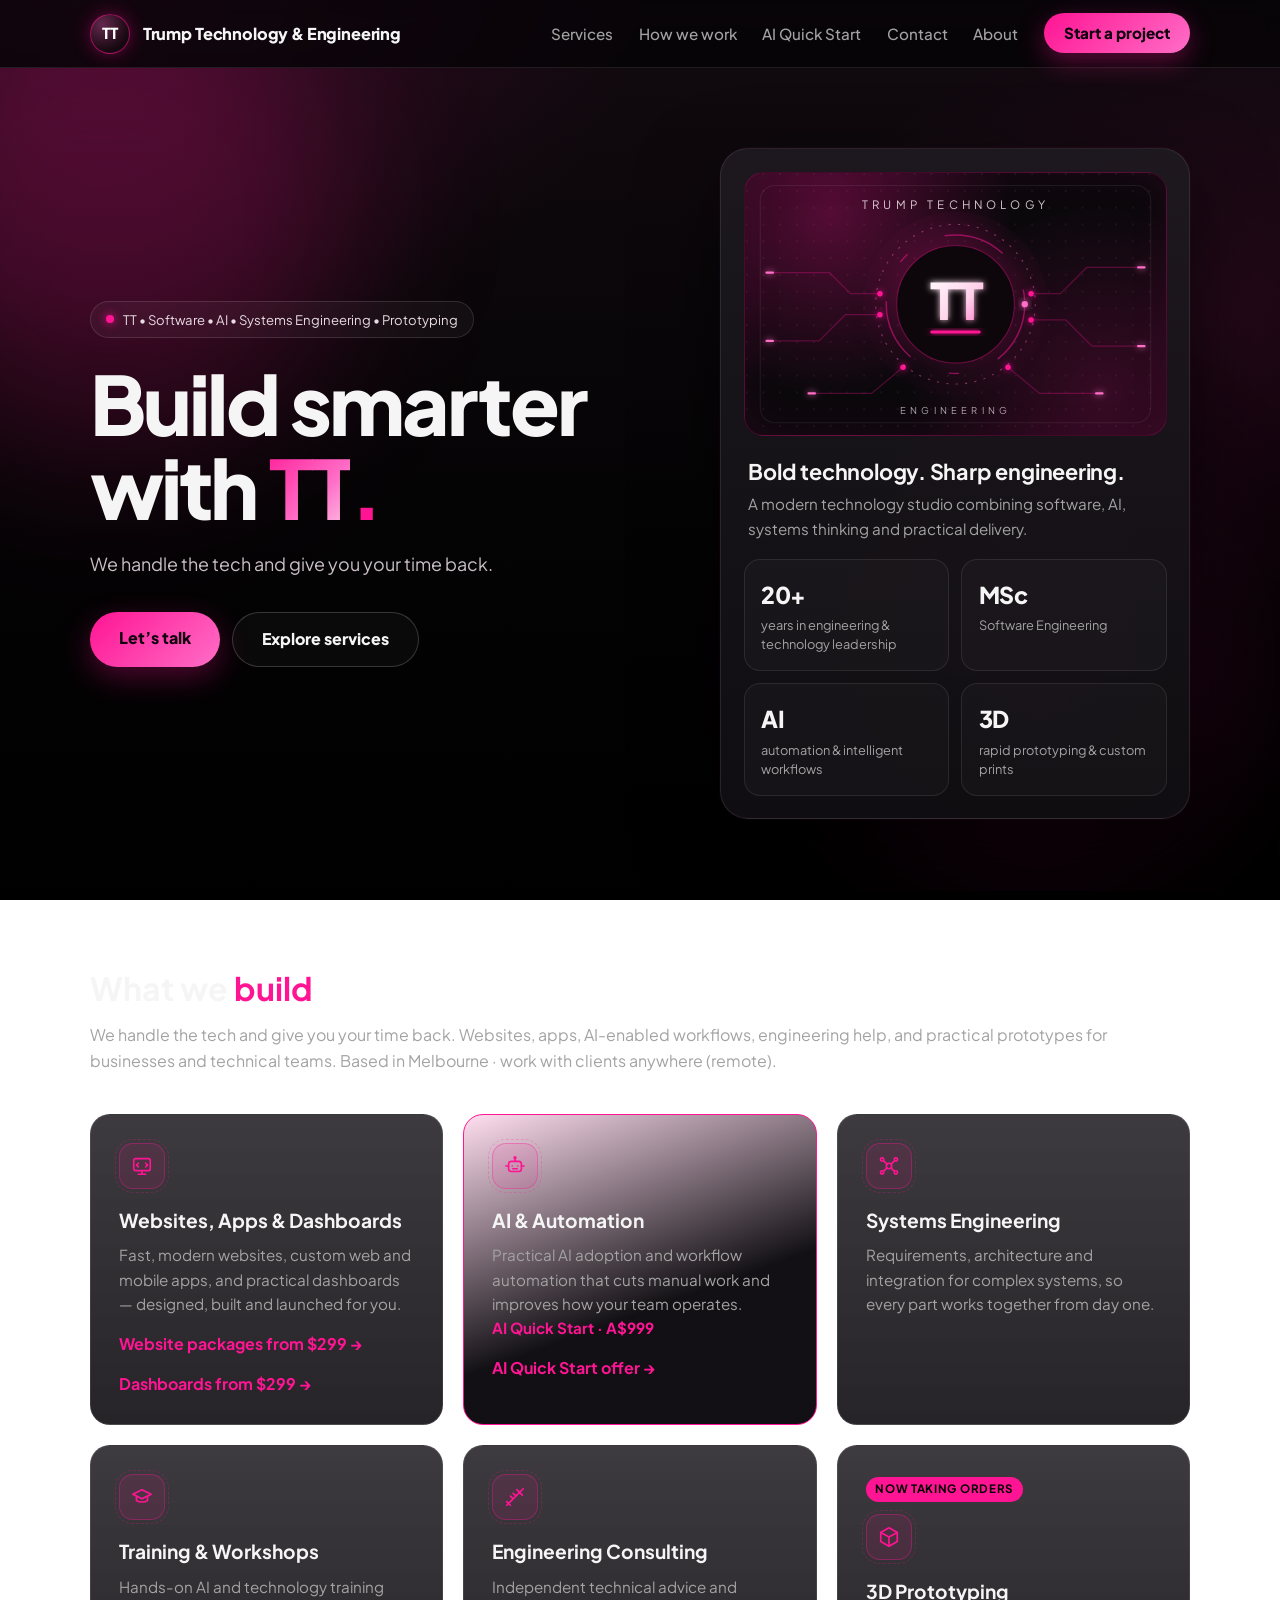
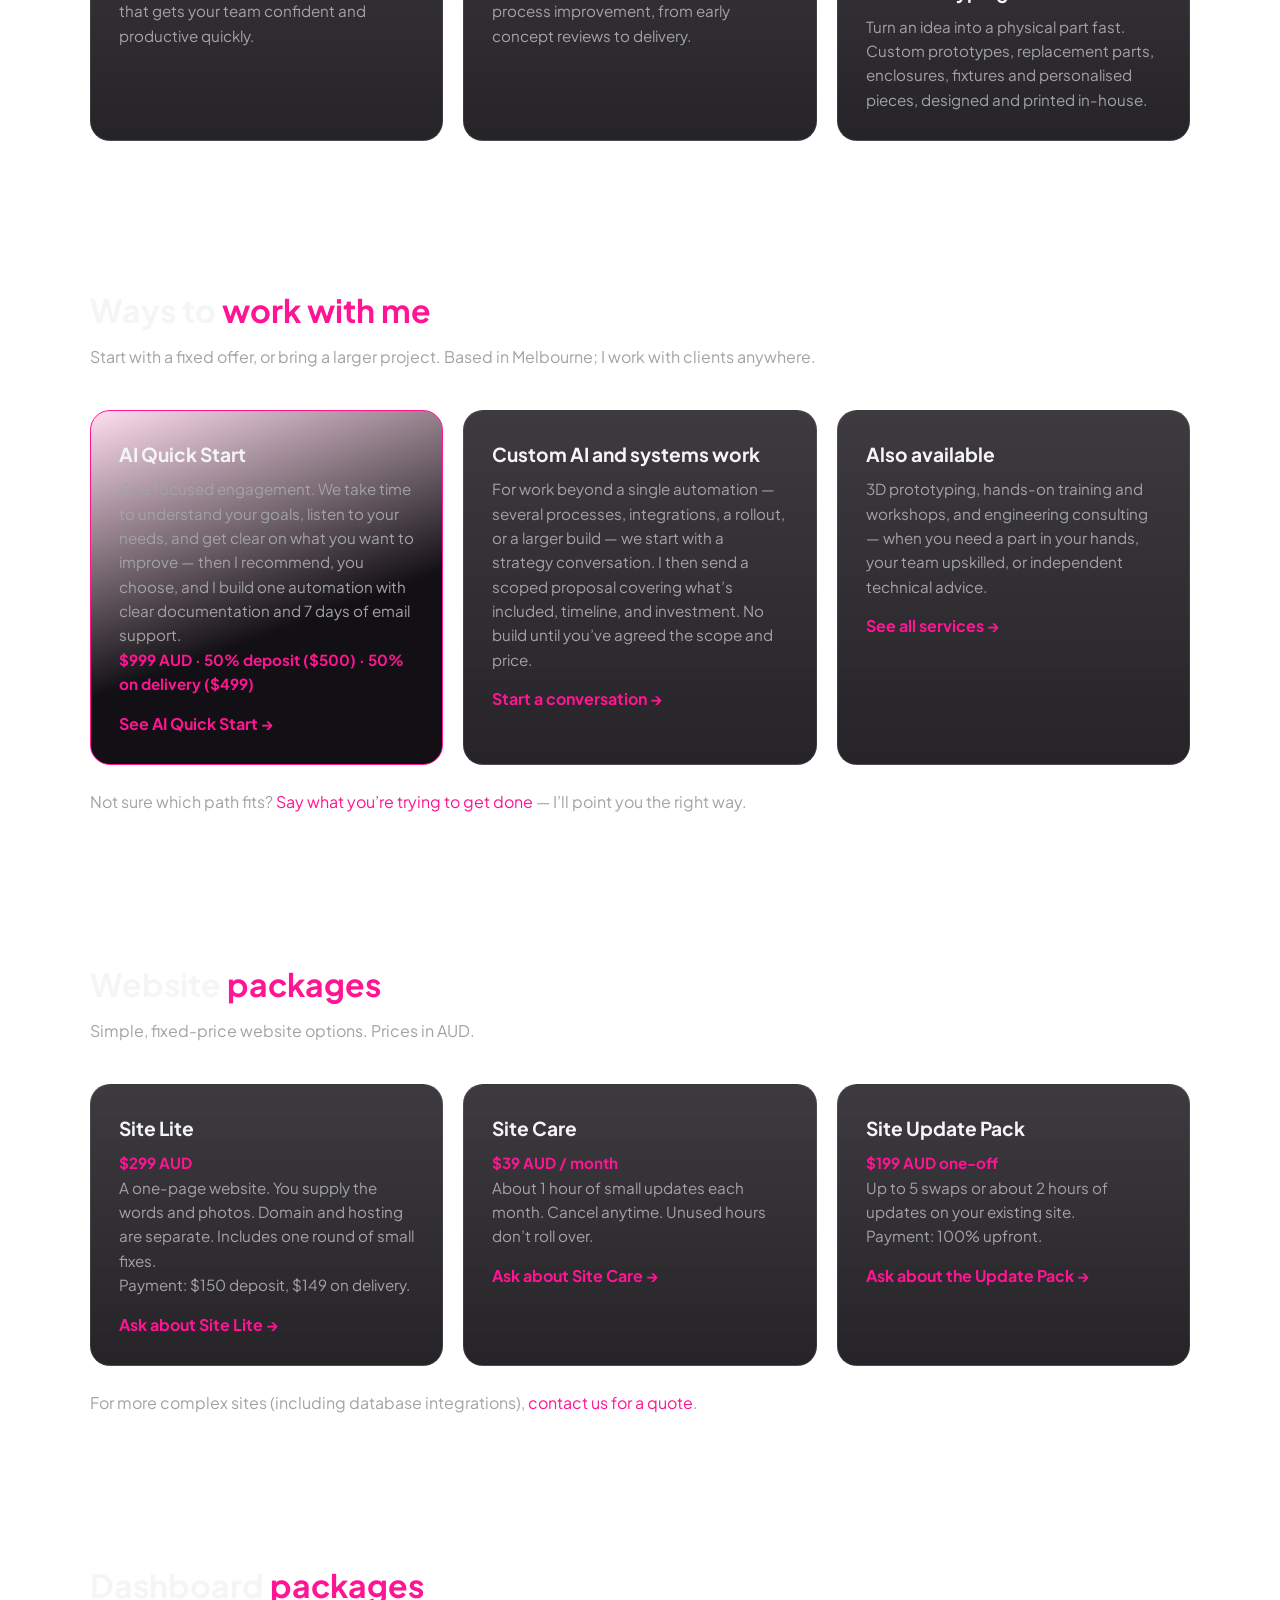
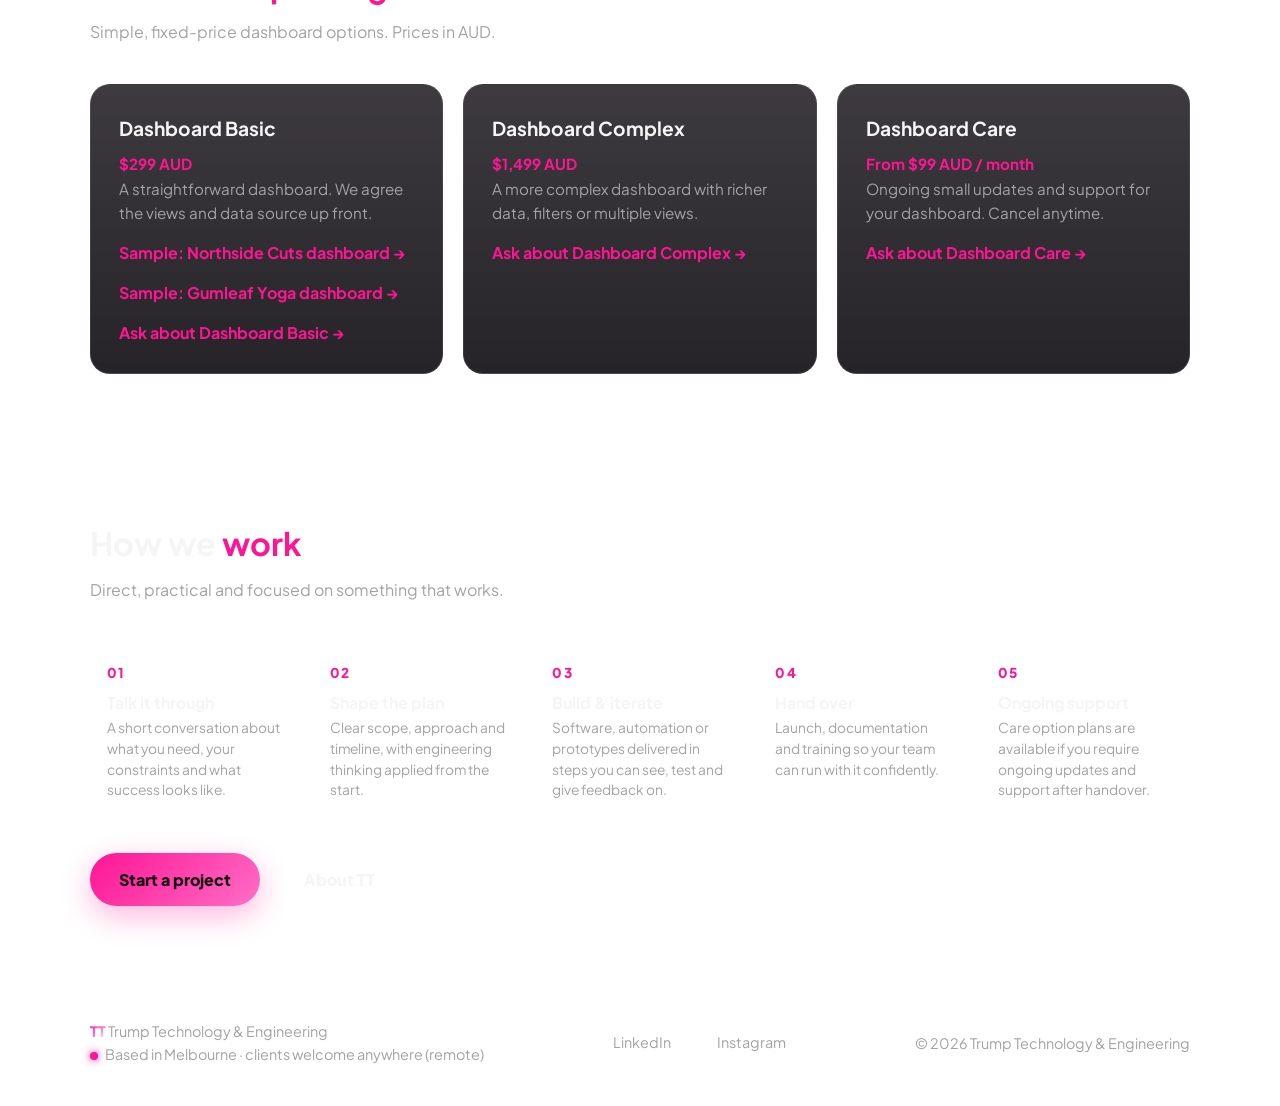
==== index.html @ 2bc78be7 "Add trump.tech static site source (Trump Technology & Engineering) Co-authored-by: btrump23 <btrump2" ====
<!DOCTYPE html>
<html lang="en">
<head>
  <meta charset="UTF-8" />
  <meta name="viewport" content="width=device-width, initial-scale=1.0" />
  <title>Trump Technology &amp; Engineering | Based in Melbourne, working remotely</title>
  <meta name="description" content="Trump Technology &amp; Engineering: websites and apps, AI and automation, systems engineering, training, engineering consulting and 3D prototyping. Based in Melbourne; I work with clients remotely wherever they are." />
  <meta name="theme-color" content="#000000" />
  <link rel="canonical" href="https://trump.tech/" />
  <meta property="og:type" content="website" />
  <meta property="og:url" content="https://trump.tech/" />
  <meta property="og:title" content="Trump Technology &amp; Engineering | Based in Melbourne, working remotely" />
  <meta property="og:description" content="Trump Technology &amp; Engineering: websites and apps, AI and automation, systems engineering, training, engineering consulting and 3D prototyping. Based in Melbourne; I work with clients remotely wherever they are." />
  <meta property="og:image" content="https://trump.tech/og-image.png" />
  <meta property="og:image:width" content="1200" />
  <meta property="og:image:height" content="630" />
  <meta property="og:image:alt" content="Trump Technology &amp; Engineering — pink TT logo on black" />
  <meta property="og:locale" content="en_AU" />
  <meta property="og:site_name" content="Trump Technology &amp; Engineering" />
  <meta name="twitter:card" content="summary_large_image" />
  <meta name="twitter:title" content="Trump Technology &amp; Engineering | Based in Melbourne, working remotely" />
  <meta name="twitter:description" content="Trump Technology &amp; Engineering: websites and apps, AI and automation, systems engineering, training, engineering consulting and 3D prototyping. Based in Melbourne; I work with clients remotely wherever they are." />
  <meta name="twitter:image" content="https://trump.tech/og-image.png" />
  <link rel="icon" href="favicon.svg" type="image/svg+xml" />
  <link rel="icon" href="favicon-32.png" sizes="32x32" type="image/png" />
  <link rel="icon" href="favicon-48.png" sizes="48x48" type="image/png" />
  <link rel="alternate icon" href="favicon.ico" />
  <link rel="apple-touch-icon" href="apple-touch-icon.png" />
  <link rel="preconnect" href="https://fonts.googleapis.com" />
  <link rel="preconnect" href="https://fonts.gstatic.com" crossorigin />
  <link href="https://fonts.googleapis.com/css2?family=Plus+Jakarta+Sans:wght@400;500;600;700;800&display=swap" rel="stylesheet" />
  <link rel="stylesheet" href="shared.css" />
</head>
<body>

  <nav class="site">
    <div class="container">
      <a href="index.html" class="brand" aria-label="Trump Technology &amp; Engineering — Home"><span class="brand-mark">TT</span><span class="brand-name">Trump Technology &amp; Engineering</span></a>
      <input type="checkbox" id="nav-toggle" class="nav-toggle" aria-label="Toggle menu" />
      <label for="nav-toggle" class="nav-burger" aria-hidden="true">&#9776;</label>
      <ul class="nav-links">
        <li><a href="index.html#services">Services</a></li>
        <li><a href="index.html#how-we-work">How we work</a></li>
        <li><a href="ai-quick-start/">AI Quick Start</a></li>
        <li><a href="contact.html">Contact</a></li>
        <li><a href="about.html">About</a></li>
        <li class="nav-cta"><a href="contact.html">Start a project</a></li>
      </ul>
    </div>
  </nav>

  <header class="hero2">
    <div class="glow a"></div><div class="glow b"></div>
    <div class="container hero2-grid">
      <div>
        <span class="pill"><span class="dot"></span>TT &bull; Software &bull; AI &bull; Systems Engineering &bull; Prototyping</span>
        <h1>Build smarter<br />with <span class="tt">TT</span><span class="pd">.</span></h1>
        <p class="lede">We handle the tech and give you your time back.</p>
        <div class="actions">
          <a href="contact.html" class="btn">Let&rsquo;s talk</a>
          <a href="#services" class="btn btn-outline">Explore services</a>
        </div>
      </div>

      <aside class="feature-card" aria-label="About Trump Technology &amp; Engineering">
        <div class="glass" role="img" aria-label="Animated TT AI core: Trump Technology Engineering">
          <div class="scan"></div>
          <svg viewBox="0 0 400 250" xmlns="http://www.w3.org/2000/svg" aria-hidden="true">
            <defs>
              <radialGradient id="core" cx="50%" cy="45%" r="60%">
                <stop offset="0%" stop-color="#ff1493" stop-opacity=".35" />
                <stop offset="70%" stop-color="#ff1493" stop-opacity=".04" />
                <stop offset="100%" stop-color="#ff1493" stop-opacity="0" />
              </radialGradient>
              <linearGradient id="ttg" x1="0" y1="0" x2="1" y2="1">
                <stop offset="0%" stop-color="#ffffff" />
                <stop offset="60%" stop-color="#ffd1ea" />
                <stop offset="100%" stop-color="#ff6ec7" />
              </linearGradient>
              <filter id="glow" x="-50%" y="-50%" width="200%" height="200%">
                <feGaussianBlur stdDeviation="3" result="b" /><feMerge><feMergeNode in="b" /><feMergeNode in="SourceGraphic" /></feMerge>
              </filter>
              <pattern id="dots" width="16" height="16" patternUnits="userSpaceOnUse"><circle cx="1" cy="1" r=".8" fill="#ff6ec7" opacity=".14" /></pattern>
            </defs>
            <rect width="400" height="250" fill="url(#dots)" />
            <rect x="14" y="12" width="372" height="226" rx="14" fill="none" stroke="#ffffff" stroke-opacity=".07" />

            <!-- circuit traces (static) -->
            <g fill="none" stroke="#ff1493" stroke-opacity=".28" stroke-width="1.2">
              <path d="M20 95 H80 L100 115 H128" /><path d="M20 160 H70 L95 135 H128" />
              <path d="M380 90 H325 L300 115 H272" /><path d="M380 165 H330 L305 140 H272" />
              <path d="M60 210 H120 L150 185" /><path d="M340 210 H280 L250 185" />
            </g>
            <!-- moving pulses -->
            <g fill="none" stroke="#ff6ec7" stroke-width="2.2" stroke-linecap="round" filter="url(#glow)">
              <path class="ai-trace" d="M20 95 H80 L100 115 H128" /><path class="ai-trace d2" d="M20 160 H70 L95 135 H128" />
              <path class="ai-trace d3" d="M380 90 H325 L300 115 H272" /><path class="ai-trace" d="M380 165 H330 L305 140 H272" />
              <path class="ai-trace d2" d="M60 210 H120 L150 185" /><path class="ai-trace d3" d="M340 210 H280 L250 185" />
            </g>
            <g fill="#ff1493" filter="url(#glow)">
              <circle class="ai-node" cx="128" cy="115" r="2.6" /><circle class="ai-node n2" cx="128" cy="135" r="2.6" />
              <circle class="ai-node n3" cx="272" cy="115" r="2.6" /><circle class="ai-node" cx="272" cy="140" r="2.6" />
              <circle class="ai-node n2" cx="150" cy="185" r="2.6" /><circle class="ai-node n3" cx="250" cy="185" r="2.6" />
            </g>

            <!-- AI core -->
            <circle cx="200" cy="125" r="88" fill="url(#core)" />
            <g class="ai-ring"><circle cx="200" cy="125" r="76" fill="none" stroke="#ff6ec7" stroke-opacity=".45" stroke-width="1" stroke-dasharray="2 7" /></g>
            <g class="ai-ring rev">
              <circle cx="200" cy="125" r="66" fill="none" stroke="#ff1493" stroke-opacity=".5" stroke-width="1.4" stroke-dasharray="60 40 10 40" />
              <circle cx="266" cy="125" r="3" fill="#ff6ec7" filter="url(#glow)" />
            </g>
            <circle cx="200" cy="125" r="56" fill="#0d070b" stroke="#ff1493" stroke-opacity=".35" />
            <text x="200" y="140" text-anchor="middle" font-family="Plus Jakarta Sans, Inter, Arial, sans-serif" font-weight="800" font-size="48" letter-spacing="-2" fill="url(#ttg)" filter="url(#glow)">TT</text>
            <!-- visor "eye" line -->
            <g class="ai-eye"><rect x="176" y="150" width="48" height="3" rx="1.5" fill="#ff1493" filter="url(#glow)" /></g>

            <text x="200" y="34" text-anchor="middle" font-family="Plus Jakarta Sans, Inter, Arial, sans-serif" font-size="11" letter-spacing="4" fill="#f3e6ee" opacity=".85">TRUMP TECHNOLOGY</text>
            <text x="200" y="230" text-anchor="middle" font-family="Plus Jakarta Sans, Inter, Arial, sans-serif" font-size="9" letter-spacing="4" fill="#f3e6ee" opacity=".7">ENGINEERING</text>
          </svg>
        </div>
        <h2>Bold technology. Sharp engineering.</h2>
        <p>A modern technology studio combining software, AI, systems thinking and practical delivery.</p>
        <div class="stat-grid">
          <div class="stat-box"><div class="n">20+</div><div class="l">years in engineering &amp; technology leadership</div></div>
          <div class="stat-box"><div class="n">MSc</div><div class="l">Software Engineering</div></div>
          <div class="stat-box"><div class="n">AI</div><div class="l">automation &amp; intelligent workflows</div></div>
          <div class="stat-box"><div class="n">3D</div><div class="l">rapid prototyping &amp; custom prints</div></div>
        </div>
      </aside>
    </div>
  </header>

  <section id="services">
    <div class="container">
      <h2 class="section-title">What we <span>build</span></h2>
      <p class="section-sub">We handle the tech and give you your time back. Websites, apps, AI-enabled workflows, engineering help, and practical prototypes for businesses and technical teams. Based in Melbourne · work with clients anywhere (remote).</p>

      <div class="cards">
        <article class="card">
          <div class="ico"><svg viewBox="0 0 24 24"><rect x="3" y="4" width="18" height="13" rx="2"/><path d="M8 21h8M12 17v4M8 9l-2 2 2 2M16 9l2 2-2 2"/></svg></div>
          <h3>Websites, Apps &amp; Dashboards</h3>
          <p>Fast, modern websites, custom web and mobile apps, and practical dashboards — designed, built and launched for you.</p>
          <a href="#websites" class="card-link">Website packages from $299 &rarr;</a>
          <a href="#dashboards" class="card-link">Dashboards from $299 &rarr;</a>
        </article>
        <article class="card featured">
          <div class="ico"><svg viewBox="0 0 24 24"><rect x="5" y="7" width="14" height="11" rx="3"/><path d="M12 7V4M9 12h.01M15 12h.01M9.5 15h5M2 12h3M19 12h3"/><circle cx="12" cy="3" r="1"/></svg></div>
          <h3>AI &amp; Automation</h3>
          <p>Practical AI adoption and workflow automation that cuts manual work and improves how your team operates.</p>
          <p><strong style="color:var(--pink)">AI Quick Start · A$999</strong></p>
          <a href="ai-quick-start/" class="card-link">AI Quick Start offer &rarr;</a>
        </article>
        <article class="card">
          <div class="ico"><svg viewBox="0 0 24 24"><circle cx="12" cy="12" r="3"/><circle cx="4.5" cy="5" r="1.8"/><circle cx="19.5" cy="5" r="1.8"/><circle cx="4.5" cy="19" r="1.8"/><circle cx="19.5" cy="19" r="1.8"/><path d="M6 6.5l4 3.5M18 6.5l-4 3.5M6 17.5l4-3.5M18 17.5l-4-3.5"/></svg></div>
          <h3>Systems Engineering</h3>
          <p>Requirements, architecture and integration for complex systems, so every part works together from day one.</p>
        </article>
        <article class="card">
          <div class="ico"><svg viewBox="0 0 24 24"><path d="M2 9l10-5 10 5-10 5z"/><path d="M6 11v5c3 2 9 2 12 0v-5"/></svg></div>
          <h3>Training &amp; Workshops</h3>
          <p>Hands-on AI and technology training that gets your team confident and productive quickly.</p>
        </article>
        <article class="card">
          <div class="ico"><svg viewBox="0 0 24 24"><path d="M3 21L21 3M7 21l-4-4M14 4l6 6M10 8l2 2M7 11l2 2"/></svg></div>
          <h3>Engineering Consulting</h3>
          <p>Independent technical advice and process improvement, from early concept reviews to delivery.</p>
        </article>
        <article class="card">
          <span class="badge">Now taking orders</span>
          <div class="ico"><svg viewBox="0 0 24 24"><path d="M12 2l9 5v10l-9 5-9-5V7z"/><path d="M12 22V12M21 7l-9 5-9-5"/></svg></div>
          <h3>3D Prototyping</h3>
          <p>Turn an idea into a physical part fast. Custom prototypes, replacement parts, enclosures, fixtures and personalised pieces, designed and printed in-house.</p>
        </article>
      </div>
    </div>
  </section>

  <section id="ways-to-work">
    <div class="container">
      <h2 class="section-title">Ways to <span>work with me</span></h2>
      <p class="section-sub">Start with a fixed offer, or bring a larger project. Based in Melbourne; I work with clients anywhere.</p>
      <div class="cards">
        <article class="card featured">
          <h3>AI Quick Start</h3>
          <p>One focused engagement. We take time to understand your goals, listen to your needs, and get clear on what you want to improve — then I recommend, you choose, and I build one automation with clear documentation and 7 days of email support.</p>
          <p><strong style="color:var(--pink)">$999 AUD · 50% deposit ($500) · 50% on delivery ($499)</strong></p>
          <a href="ai-quick-start/" class="card-link">See AI Quick Start &rarr;</a>
        </article>
        <article class="card">
          <h3>Custom AI and systems work</h3>
          <p>For work beyond a single automation — several processes, integrations, a rollout, or a larger build — we start with a strategy conversation. I then send a scoped proposal covering what’s included, timeline, and investment. No build until you’ve agreed the scope and price.</p>
          <a href="contact.html?service=custom" class="card-link">Start a conversation &rarr;</a>
        </article>
        <article class="card">
          <h3>Also available</h3>
          <p>3D prototyping, hands-on training and workshops, and engineering consulting — when you need a part in your hands, your team upskilled, or independent technical advice.</p>
          <a href="#services" class="card-link">See all services &rarr;</a>
        </article>
      </div>
      <p class="section-sub" style="margin-top:1.5rem;margin-bottom:0">Not sure which path fits? <a href="contact.html">Say what you’re trying to get done</a> — I’ll point you the right way.</p>
    </div>
  </section>

  <section id="websites">
    <div class="container">
      <h2 class="section-title">Website <span>packages</span></h2>
      <p class="section-sub">Simple, fixed-price website options. Prices in AUD.</p>
      <div class="cards">
        <article class="card">
          <h3>Site Lite</h3>
          <p><strong style="color:var(--pink)">$299 AUD</strong></p>
          <p>A one-page website. You supply the words and photos. Domain and hosting are separate. Includes one round of small fixes.</p>
          <p>Payment: $150 deposit, $149 on delivery.</p>
          <a href="contact.html?service=site-lite" class="card-link">Ask about Site Lite &rarr;</a>
        </article>
        <article class="card">
          <h3>Site Care</h3>
          <p><strong style="color:var(--pink)">$39 AUD / month</strong></p>
          <p>About 1 hour of small updates each month. Cancel anytime. Unused hours don&rsquo;t roll over.</p>
          <a href="contact.html?service=site-care" class="card-link">Ask about Site Care &rarr;</a>
        </article>
        <article class="card">
          <h3>Site Update Pack</h3>
          <p><strong style="color:var(--pink)">$199 AUD one-off</strong></p>
          <p>Up to 5 swaps or about 2 hours of updates on your existing site.</p>
          <p>Payment: 100% upfront.</p>
          <a href="contact.html?service=site-update-pack" class="card-link">Ask about the Update Pack &rarr;</a>
        </article>
      </div>
      <p class="section-sub" style="margin-top:1.5rem;margin-bottom:0">For more complex sites (including database integrations), <a href="contact.html?service=website-build">contact us for a quote</a>.</p>
    </div>
  </section>


  <section id="dashboards">
    <div class="container">
      <h2 class="section-title">Dashboard <span>packages</span></h2>
      <p class="section-sub">Simple, fixed-price dashboard options. Prices in AUD.</p>
      <div class="cards">
        <article class="card">
          <h3>Dashboard Basic</h3>
          <p><strong style="color:var(--pink)">$299 AUD</strong></p>
          <p>A straightforward dashboard. We agree the views and data source up front.</p>
          <a href="https://cursor.com/canvas/store-52e63b3e-0248-4d6a-ad9e-f882fe4691d5/7c5565ef-32b3-4ca6-8d79-75a1ae441bac" class="card-link" target="_blank" rel="noopener">Sample: Northside Cuts dashboard &rarr;</a>
          <a href="https://cursor.com/canvas/store-52e63b3e-0248-4d6a-ad9e-f882fe4691d5/eca872aa-7431-48e1-aefa-f1e6b0db5374" class="card-link" target="_blank" rel="noopener">Sample: Gumleaf Yoga dashboard &rarr;</a>
          <a href="contact.html?service=dashboard-basic" class="card-link">Ask about Dashboard Basic &rarr;</a>
        </article>
        <article class="card">
          <h3>Dashboard Complex</h3>
          <p><strong style="color:var(--pink)">$1,499 AUD</strong></p>
          <p>A more complex dashboard with richer data, filters or multiple views.</p>
          <a href="contact.html?service=dashboard-complex" class="card-link">Ask about Dashboard Complex &rarr;</a>
        </article>
        <article class="card">
          <h3>Dashboard Care</h3>
          <p><strong style="color:var(--pink)">From $99 AUD / month</strong></p>
          <p>Ongoing small updates and support for your dashboard. Cancel anytime.</p>
          <a href="contact.html?service=dashboard-care" class="card-link">Ask about Dashboard Care &rarr;</a>
        </article>
      </div>
    </div>
  </section>

  <section id="how-we-work">
    <div class="container">
      <h2 class="section-title">How we <span>work</span></h2>
      <p class="section-sub">Direct, practical and focused on something that works.</p>
      <div class="steps">
        <div class="step"><h3>Talk it through</h3><p>A short conversation about what you need, your constraints and what success looks like.</p></div>
        <div class="step"><h3>Shape the plan</h3><p>Clear scope, approach and timeline, with engineering thinking applied from the start.</p></div>
        <div class="step"><h3>Build &amp; iterate</h3><p>Software, automation or prototypes delivered in steps you can see, test and give feedback on.</p></div>
        <div class="step"><h3>Hand over</h3><p>Launch, documentation and training so your team can run with it confidently.</p></div>
        <div class="step"><h3>Ongoing support</h3><p>Care option plans are available if you require ongoing updates and support after handover.</p></div>
      </div>
      <div class="cta-row">
        <a href="contact.html" class="btn">Start a project</a>
        <a href="about.html" class="btn btn-outline">About TT</a>
      </div>
    </div>
  </section>

  <footer>
    <div class="container footer-grid">
      <div>
        <div><span class="gradient-text" style="font-weight:800">TT</span> Trump Technology &amp; Engineering</div>
        <div><span class="loc-ico"></span>Based in Melbourne · clients welcome anywhere (remote)</div>
      </div>
      <ul class="socials">
        <li><a href="https://www.linkedin.com/in/bronwyn-trump-5159a620" target="_blank" rel="noopener noreferrer" aria-label="LinkedIn">LinkedIn</a></li>
        <li><a href="#" aria-label="Instagram (coming soon)">Instagram</a></li>
      </ul>
      <div>&copy; <span id="year"></span> Trump Technology &amp; Engineering</div>
    </div>
  </footer>

  <script>
    document.getElementById('year').textContent = new Date().getFullYear();
  </script>

  <script src="favicon-sparkle.js" defer></script>
</body>
</html>
---- shared.css ----
/* Trump Technology & Engineering — shared styles, taken from Bronwyn's original draft (tte-original-draft.html) */
    :root {
      --bg: #000000;
      --surface: #0e0e0e;
      --surface-2: #161616;
      --border: #262626;
      --text: #f5f5f5;
      --muted: #a3a3a3;
      --pink: #ff1493;
      --pink-light: #ff6ec7;
      --radius: 14px;
    }
    * { box-sizing: border-box; margin: 0; padding: 0; }
    html { scroll-behavior: smooth; }
    body {
      background: var(--bg);
      color: var(--text);
      font-family: system-ui, -apple-system, "Segoe UI", Roboto, Helvetica, Arial, sans-serif;
      line-height: 1.6;
    }
    a { color: var(--pink); text-decoration: none; }
    a:hover { color: var(--pink-light); }
    .container { width: min(1100px, 90%); margin: 0 auto; }

    /* Nav */
    nav {
      position: sticky; top: 0; z-index: 10;
      background: rgba(0,0,0,0.85); backdrop-filter: blur(8px);
      border-bottom: 1px solid var(--border);
    }
    nav .container { display: flex; align-items: center; justify-content: space-between; padding: 1rem 0; }
    .logo { font-size: 1.8rem; font-weight: 800; letter-spacing: -0.02em; }
    .nav-links { display: flex; gap: 1.5rem; list-style: none; align-items: center; }
    .nav-links a { color: var(--muted); font-weight: 500; }
    .nav-links a:hover { color: var(--text); }
    .nav-links a[aria-current="page"] { color: var(--pink); }
    .nav-toggle { position: absolute; opacity: 0; pointer-events: none; }
    .nav-burger { display: none; cursor: pointer; color: var(--text); font-size: 1.5rem; line-height: 1;
      padding: .3rem .55rem; border: 1px solid var(--border); border-radius: 10px; }
    @media (max-width: 760px) {
      nav .container { flex-wrap: wrap; }
      .nav-burger { display: block; }
      .nav-links { display: none; width: 100%; flex-direction: column; gap: .25rem; padding-top: .75rem; align-items: stretch; }
      .nav-links a { display: block; padding: .5rem 0; }
      .nav-toggle:checked ~ .nav-links { display: flex; }
    }

    /* Gradient text for "TT" */
    .gradient-text {
      background: linear-gradient(135deg, var(--pink) 0%, var(--pink-light) 50%, #ffffff 100%);
      -webkit-background-clip: text; background-clip: text;
      -webkit-text-fill-color: transparent; color: transparent;
    }

    /* Hero */
    .hero { padding: 6rem 0 4rem; text-align: center; }
    .hero .big { font-size: clamp(4rem, 12vw, 8rem); font-weight: 900; line-height: 1; }
    .hero h1 { font-size: clamp(1.6rem, 4vw, 2.4rem); margin-top: 1rem; }
    .hero p { color: var(--muted); max-width: 640px; margin: 1rem auto 2rem; font-size: 1.1rem; }
    .btn {
      display: inline-block; padding: 0.85rem 1.8rem; border-radius: 999px;
      background: var(--pink); color: #000; font-weight: 700; border: none; cursor: pointer;
      font-size: 1rem; transition: transform .15s, box-shadow .15s;
    }
    .btn:hover { color: #000; transform: translateY(-2px); box-shadow: 0 8px 24px rgba(255,20,147,0.35); }
    .btn-outline { background: transparent; color: var(--pink); border: 2px solid var(--pink); margin-left: .75rem; }
    .btn-outline:hover { color: var(--pink-light); }

    section { padding: 4.5rem 0; }
    .section-title { font-size: 2rem; margin-bottom: .5rem; }
    .section-title span { color: var(--pink); }
    .section-sub { color: var(--muted); margin-bottom: 2.5rem; }

    /* Service cards */
    .cards { display: grid; grid-template-columns: repeat(auto-fit, minmax(300px, 1fr)); gap: 1.25rem; }
    .card {
      background: var(--surface); border: 1px solid var(--border); border-radius: var(--radius);
      padding: 1.75rem; transition: border-color .2s, transform .2s;
    }
    .card:hover { border-color: var(--pink); transform: translateY(-3px); }
    .card .icon { font-size: 1.8rem; margin-bottom: .75rem; }
    .card h3 { font-size: 1.2rem; margin-bottom: .5rem; }
    .card p { color: var(--muted); font-size: .95rem; }
    .card.featured {
      border-color: var(--pink);
      background: linear-gradient(160deg, rgba(255,20,147,0.14), var(--surface) 60%);
    }
    .badge {
      display: inline-block; font-size: .72rem; font-weight: 700; text-transform: uppercase; letter-spacing: .06em;
      color: #000; background: var(--pink); padding: .2rem .6rem; border-radius: 999px; margin-bottom: .75rem;
    }

    /* About */
    .about { background: var(--surface); border-top: 1px solid var(--border); border-bottom: 1px solid var(--border); }
    .about-grid { display: grid; grid-template-columns: 1fr 1.6fr; gap: 3rem; align-items: start; }
    .about-grid p { color: var(--muted); margin-bottom: 1rem; }
    .about-grid strong { color: var(--text); }
    .stats { display: grid; gap: 1rem; }
    .stat { background: var(--surface-2); border: 1px solid var(--border); border-radius: var(--radius); padding: 1.25rem; }
    .stat .num { font-size: 2rem; font-weight: 800; color: var(--pink); }
    .stat .label { color: var(--muted); font-size: .9rem; }

    /* Contact form */
    .contact-wrap { max-width: 680px; margin: 0 auto; }
    form { display: grid; gap: 1.1rem; }
    .row { display: grid; grid-template-columns: 1fr 1fr; gap: 1.1rem; }
    label { display: block; font-size: .9rem; font-weight: 600; margin-bottom: .35rem; }
    input, select, textarea {
      width: 100%; padding: .85rem 1rem; border-radius: 10px;
      background: var(--surface); border: 1px solid var(--border); color: var(--text);
      font: inherit; transition: border-color .2s, box-shadow .2s;
    }
    select { appearance: none; background-image: linear-gradient(45deg, transparent 50%, var(--pink) 50%), linear-gradient(135deg, var(--pink) 50%, transparent 50%);
      background-position: calc(100% - 20px) 50%, calc(100% - 14px) 50%; background-size: 6px 6px; background-repeat: no-repeat; }
    textarea { min-height: 150px; resize: vertical; }
    input:focus, select:focus, textarea:focus { outline: none; border-color: var(--pink); box-shadow: 0 0 0 3px rgba(255,20,147,0.25); }
    .form-note { color: var(--muted); font-size: .85rem; }
    .form-status { font-weight: 600; min-height: 1.4em; }
    .form-status.ok { color: var(--pink-light); }
    .form-status.err { color: #ff6b6b; }
    .hp { position: absolute; left: -9999px; }

    /* Footer */
    footer { border-top: 1px solid var(--border); padding: 2.5rem 0; color: var(--muted); font-size: .9rem; }
    .footer-grid { display: flex; flex-wrap: wrap; justify-content: space-between; gap: 1.5rem; align-items: center; }
    .socials { display: flex; gap: 1rem; list-style: none; }
    .socials a { color: var(--muted); border: 1px solid var(--border); padding: .4rem .9rem; border-radius: 999px; }
    .socials a:hover { color: var(--pink); border-color: var(--pink); }

    @media (max-width: 760px) {
      .about-grid, .row { grid-template-columns: 1fr; }
      .btn-outline { margin: .75rem 0 0; }
    }
  

    /* Multi-page additions */
    .page-top { padding-top: 5rem; }
    .card-link { display: inline-block; margin-top: .9rem; font-weight: 700; }
    .card-link:hover { color: var(--pink-light); }
    .cta-row { margin-top: 2rem; }
    .thanks { min-height: 60vh; display: grid; place-items: center; text-align: center; }
    .thanks p { color: var(--muted); max-width: 32rem; margin: 1rem auto 2rem; }

/* ===== 2026-10 restyle: mockup visual language ===== */
:root { --surface: #121014; --surface-2: #19161b; --border: rgba(255,255,255,0.09); --radius: 20px; }
body {
  font-family: "Plus Jakarta Sans", Inter, system-ui, -apple-system, "Segoe UI", Roboto, sans-serif;
  background:
    radial-gradient(900px 600px at 8% 0%, rgba(255,20,147,0.16), transparent 60%),
    radial-gradient(700px 500px at 95% 35%, rgba(255,20,147,0.10), transparent 60%),
    linear-gradient(180deg, #120a10 0%, #050405 55%, #000 100%);
  background-attachment: fixed;
}
nav { background: rgba(5,3,6,0.72); border-bottom: 1px solid var(--border); }
nav .container { padding: .85rem 0; }
.brand { display: flex; align-items: center; gap: .8rem; color: var(--text); font-weight: 800; letter-spacing: -.01em; }
.brand:hover { color: var(--text); }
.brand-mark {
  width: 40px; height: 40px; border-radius: 50%; display: grid; place-items: center;
  font-weight: 900; font-size: .95rem; color: #fff;
  background: radial-gradient(circle at 30% 25%, rgba(255,110,199,.35), #160810 70%);
  border: 1px solid rgba(255,20,147,.55); box-shadow: 0 0 18px rgba(255,20,147,.35);
}
.brand-name { font-size: 1.02rem; }
.nav-links { gap: 1.6rem; }
.nav-links a { font-size: .95rem; }
.nav-links .nav-cta a, a.nav-cta-btn {
  background: linear-gradient(135deg, var(--pink), var(--pink-light)); color: #120010; font-weight: 800;
  padding: .65rem 1.25rem; border-radius: 999px; box-shadow: 0 8px 26px rgba(255,20,147,.35);
}
.nav-links .nav-cta a:hover { color: #120010; transform: translateY(-1px); }
@media (max-width: 900px) { .brand-name { font-size: .9rem; } .nav-links { gap: 1rem; } }
@media (max-width: 760px) { .nav-links .nav-cta a { text-align: center; margin-top: .5rem; } }

.btn { background: linear-gradient(135deg, var(--pink), var(--pink-light)); color: #120010; font-weight: 800; box-shadow: 0 10px 30px rgba(255,20,147,.3); }
.btn-outline { background: rgba(255,255,255,.03); color: var(--text); border: 1px solid rgba(255,255,255,.18); box-shadow: none; }
.btn-outline:hover { color: var(--text); border-color: var(--pink); }

/* Home hero (two-column) */
.hero2 { position: relative; padding: 5rem 0 4.5rem; overflow: hidden; }
.hero2 .glow { position: absolute; border-radius: 50%; filter: blur(80px); pointer-events: none; z-index: 0; }
.hero2 .glow.a { width: 460px; height: 460px; left: -120px; top: -80px; background: rgba(255,20,147,.20); }
.hero2 .glow.b { width: 380px; height: 380px; right: 4%; bottom: 40px; background: rgba(255,20,147,.14); }
.hero2-grid { position: relative; z-index: 1; display: grid; grid-template-columns: 1.1fr .9fr; gap: 3.5rem; align-items: center; }
.pill { display: inline-flex; align-items: center; gap: .55rem; font-size: .82rem; color: #e9dbe4;
  padding: .45rem .95rem; border-radius: 999px; background: rgba(255,255,255,.04); border: 1px solid rgba(255,255,255,.12); }
.pill .dot { width: 8px; height: 8px; border-radius: 50%; background: var(--pink); box-shadow: 0 0 10px var(--pink); }
.hero2 h1 { font-size: clamp(2.8rem, 6.6vw, 5.1rem); line-height: 1.04; letter-spacing: -.035em; font-weight: 800; margin: 1.4rem 0 1.2rem; }
.hero2 h1 .tt { background: linear-gradient(135deg, var(--pink) 0%, var(--pink-light) 60%, #ffd1ea 100%);
  -webkit-background-clip: text; background-clip: text; -webkit-text-fill-color: transparent; }
.hero2 h1 .pd { color: var(--pink); }
.hero2 .lede { color: #cbbfc7; font-size: 1.12rem; max-width: 36rem; line-height: 1.7; }
.hero2 .actions { margin-top: 2rem; display: flex; flex-wrap: wrap; gap: .8rem; }
.hero2 .actions .btn-outline { margin-left: 0; }

.feature-card { background: linear-gradient(180deg, rgba(30,26,32,.92), rgba(16,14,18,.95)); border: 1px solid var(--border);
  border-radius: 28px; padding: 1.4rem; box-shadow: 0 30px 80px rgba(0,0,0,.6), 0 0 0 1px rgba(255,20,147,.05);
  animation: floaty 7s ease-in-out infinite; }
@keyframes floaty { 0%,100% { transform: translateY(0) } 50% { transform: translateY(-8px) } }
.glass { position: relative; border-radius: 20px; overflow: hidden; aspect-ratio: 16 / 10;
  background: radial-gradient(circle at 20% 15%, rgba(255,20,147,.30), transparent 45%),
              radial-gradient(circle at 85% 85%, rgba(255,20,147,.18), transparent 45%), #0b080c;
  border: 1px solid rgba(255,20,147,.22); box-shadow: inset 0 0 40px rgba(255,20,147,.08); }
.glass svg { position: absolute; inset: 0; width: 100%; height: 100%; }
.glass .scan { position: absolute; left: 0; right: 0; height: 30%; top: -30%;
  background: linear-gradient(180deg, transparent, rgba(255,20,147,.12), transparent); animation: scan 5s linear infinite; }
@keyframes scan { to { top: 100%; } }
.ai-ring { transform-origin: 200px 125px; animation: spin 26s linear infinite; }
.ai-ring.rev { animation-duration: 18s; animation-direction: reverse; }
@keyframes spin { to { transform: rotate(360deg); } }
.ai-trace { stroke-dasharray: 6 120; animation: pulse-run 3.2s linear infinite; }
.ai-trace.d2 { animation-delay: -1.1s; } .ai-trace.d3 { animation-delay: -2.2s; }
@keyframes pulse-run { from { stroke-dashoffset: 126; } to { stroke-dashoffset: 0; } }
.ai-node { animation: blink 2.4s ease-in-out infinite; } .ai-node.n2 { animation-delay: -.8s; } .ai-node.n3 { animation-delay: -1.6s; }
@keyframes blink { 0%,100% { opacity: .35 } 50% { opacity: 1 } }
.ai-eye { animation: eye 4s ease-in-out infinite; transform-origin: 200px 125px; }
@keyframes eye { 0%,92%,100% { transform: scaleY(1) } 95% { transform: scaleY(.1) } }
@media (prefers-reduced-motion: reduce) { .feature-card, .glass .scan, .ai-ring, .ai-trace, .ai-node, .ai-eye { animation: none; } }

.feature-card h2 { font-size: 1.35rem; line-height: 1.35; margin: 1.3rem .3rem .4rem; letter-spacing: -.01em; }
.feature-card > p { color: var(--muted); font-size: .95rem; margin: 0 .3rem 1.1rem; }
.stat-grid { display: grid; grid-template-columns: 1fr 1fr; gap: .75rem; }
.stat-box { background: rgba(255,255,255,.025); border: 1px solid var(--border); border-radius: 16px; padding: 1rem 1.05rem; }
.stat-box .n { font-size: 1.45rem; font-weight: 800; letter-spacing: -.02em; }
.stat-box .l { color: var(--muted); font-size: .8rem; line-height: 1.5; margin-top: .2rem; }

@media (max-width: 900px) { .hero2-grid { grid-template-columns: 1fr; gap: 2.5rem; } .hero2 { padding-top: 3rem; } }

/* Services + process restyle */
.card { background: linear-gradient(180deg, rgba(28,24,30,.85), rgba(14,12,16,.9)); border-radius: var(--radius); }
.ico { width: 46px; height: 46px; border-radius: 14px; display: grid; place-items: center; margin-bottom: 1rem;
  background: rgba(255,20,147,.10); border: 1px solid rgba(255,20,147,.35); color: var(--pink); }
.ico svg { width: 22px; height: 22px; stroke: currentColor; fill: none; stroke-width: 1.8; stroke-linecap: round; stroke-linejoin: round; }
.steps { display: grid; grid-template-columns: repeat(5, minmax(0, 1fr)); gap: .85rem; counter-reset: step; }
.step { background: rgba(255,255,255,.025); border: 1px solid var(--border); border-radius: var(--radius); padding: 1.15rem 1rem; min-width: 0; }
.step::before { counter-increment: step; content: "0" counter(step); display: block; font-weight: 800; color: var(--pink); font-size: .85rem; letter-spacing: .1em; margin-bottom: .55rem; }
.step h3 { font-size: 1rem; margin-bottom: .35rem; line-height: 1.25; }
.step p { color: var(--muted); font-size: .86rem; line-height: 1.5; }
@media (max-width: 900px) {
  .steps { grid-template-columns: repeat(2, minmax(0, 1fr)); gap: 1rem; }
  .step { padding: 1.35rem 1.2rem; }
  .step h3 { font-size: 1.05rem; }
  .step p { font-size: .92rem; }
}
@media (max-width: 560px) {
  .steps { grid-template-columns: 1fr; }
}
.loc-ico { display: inline-block; width: 8px; height: 8px; border-radius: 50%; background: var(--pink); margin-right: .45rem; box-shadow: 0 0 8px var(--pink); }
.about { background: rgba(14,12,16,.7); }
button { font-family: inherit; }

/* Animated service icons — echoes hero TT graphic */
.ico { position: relative; isolation: isolate; animation: ico-glow 4s ease-in-out infinite; }
.ico::before { content: ""; position: absolute; inset: -5px; border-radius: 18px; border: 1px dashed rgba(255,20,147,.45);
  opacity: .5; animation: spin 14s linear infinite; z-index: -1; pointer-events: none; }
.ico svg * { stroke-dasharray: 80; stroke-dashoffset: 0; animation: ico-draw 6s ease-in-out infinite; }
.card:nth-child(2) .ico, .card:nth-child(2) .ico svg * { animation-delay: .6s; }
.card:nth-child(3) .ico, .card:nth-child(3) .ico svg * { animation-delay: 1.2s; }
.card:nth-child(4) .ico, .card:nth-child(4) .ico svg * { animation-delay: 1.8s; }
.card:nth-child(5) .ico, .card:nth-child(5) .ico svg * { animation-delay: 2.4s; }
.card:nth-child(6) .ico, .card:nth-child(6) .ico svg * { animation-delay: 3s; }
.card:hover .ico { transform: translateY(-2px) scale(1.06); transition: transform .3s; }
.card:hover .ico::before { opacity: 1; animation-duration: 4s; }
@keyframes ico-glow { 0%,100% { box-shadow: 0 0 0 rgba(255,20,147,0); } 50% { box-shadow: 0 0 18px rgba(255,20,147,.45); } }
@keyframes ico-draw { 0%,15% { stroke-dashoffset: 80; opacity:.4 } 45%,100% { stroke-dashoffset: 0; opacity:1 } }
@media (prefers-reduced-motion: reduce) { .ico, .ico::before, .ico svg * { animation: none !important; } .card:hover .ico { transform: none; } }
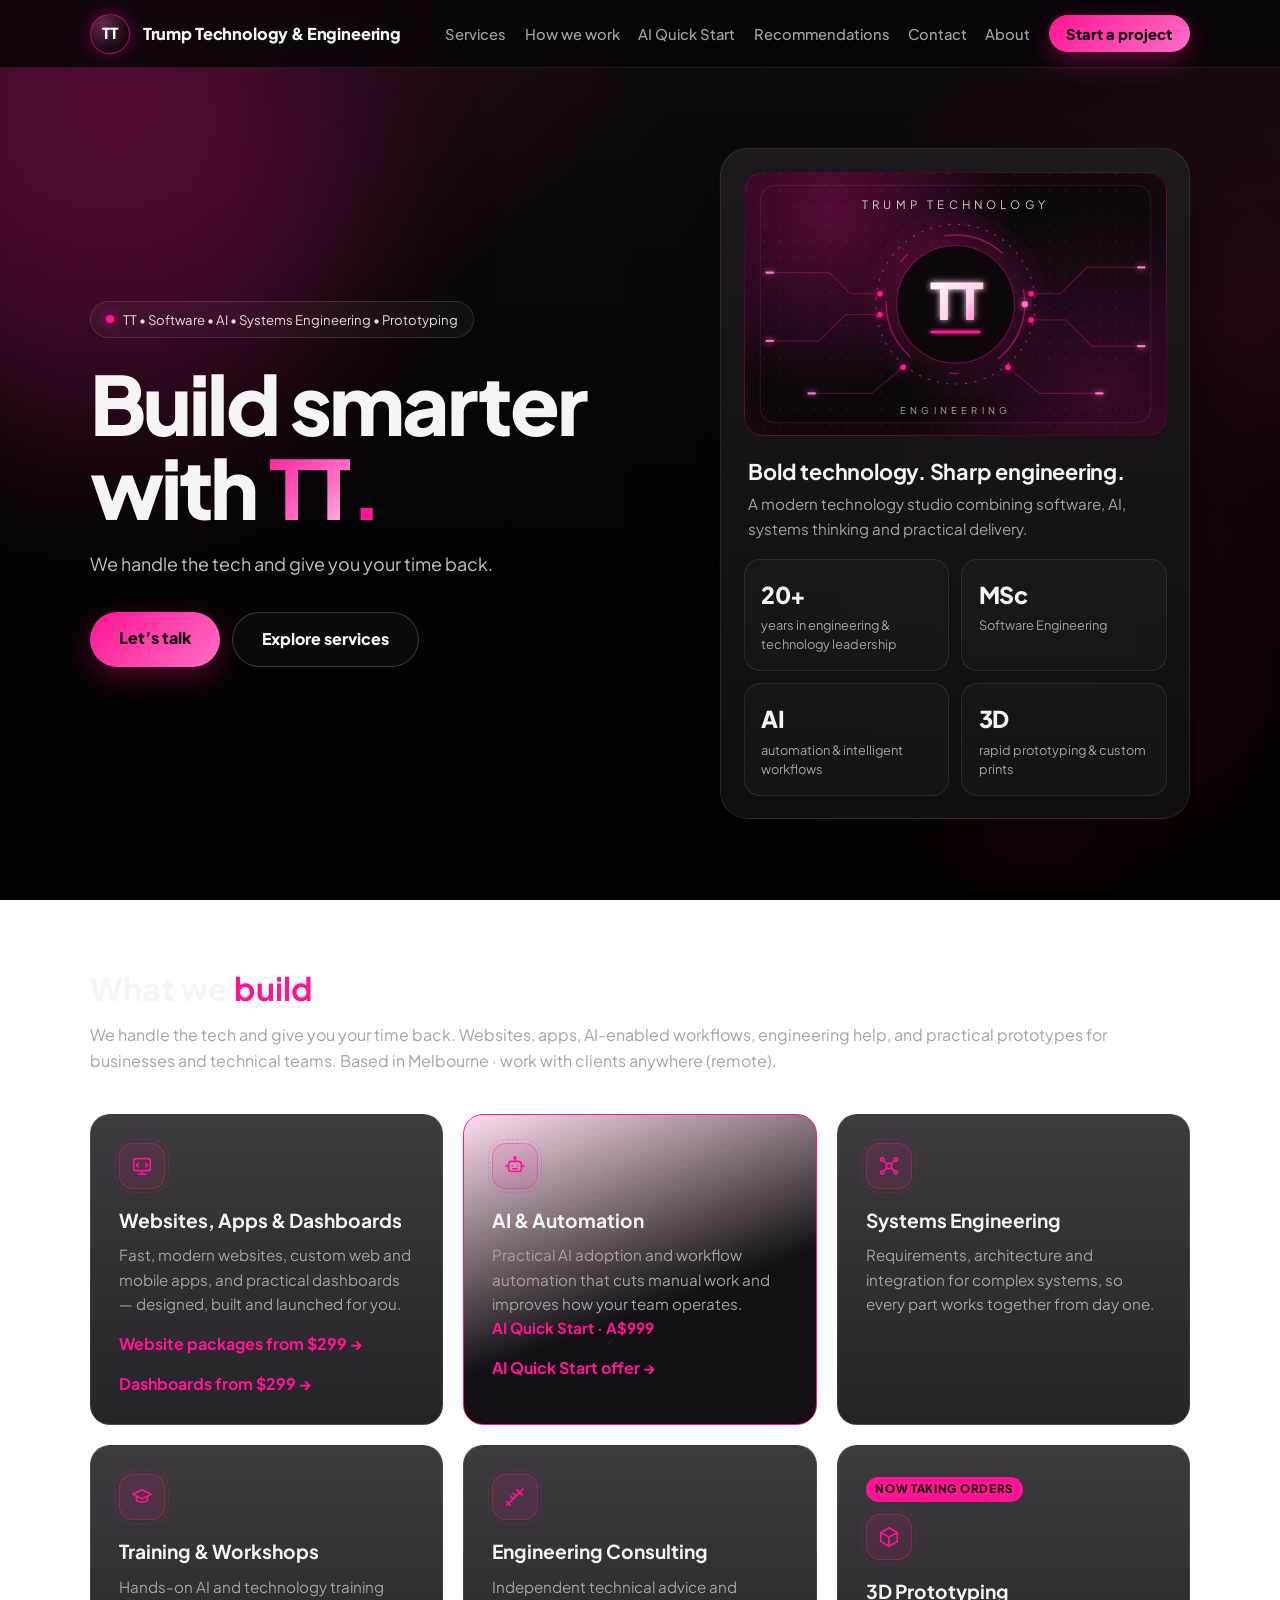
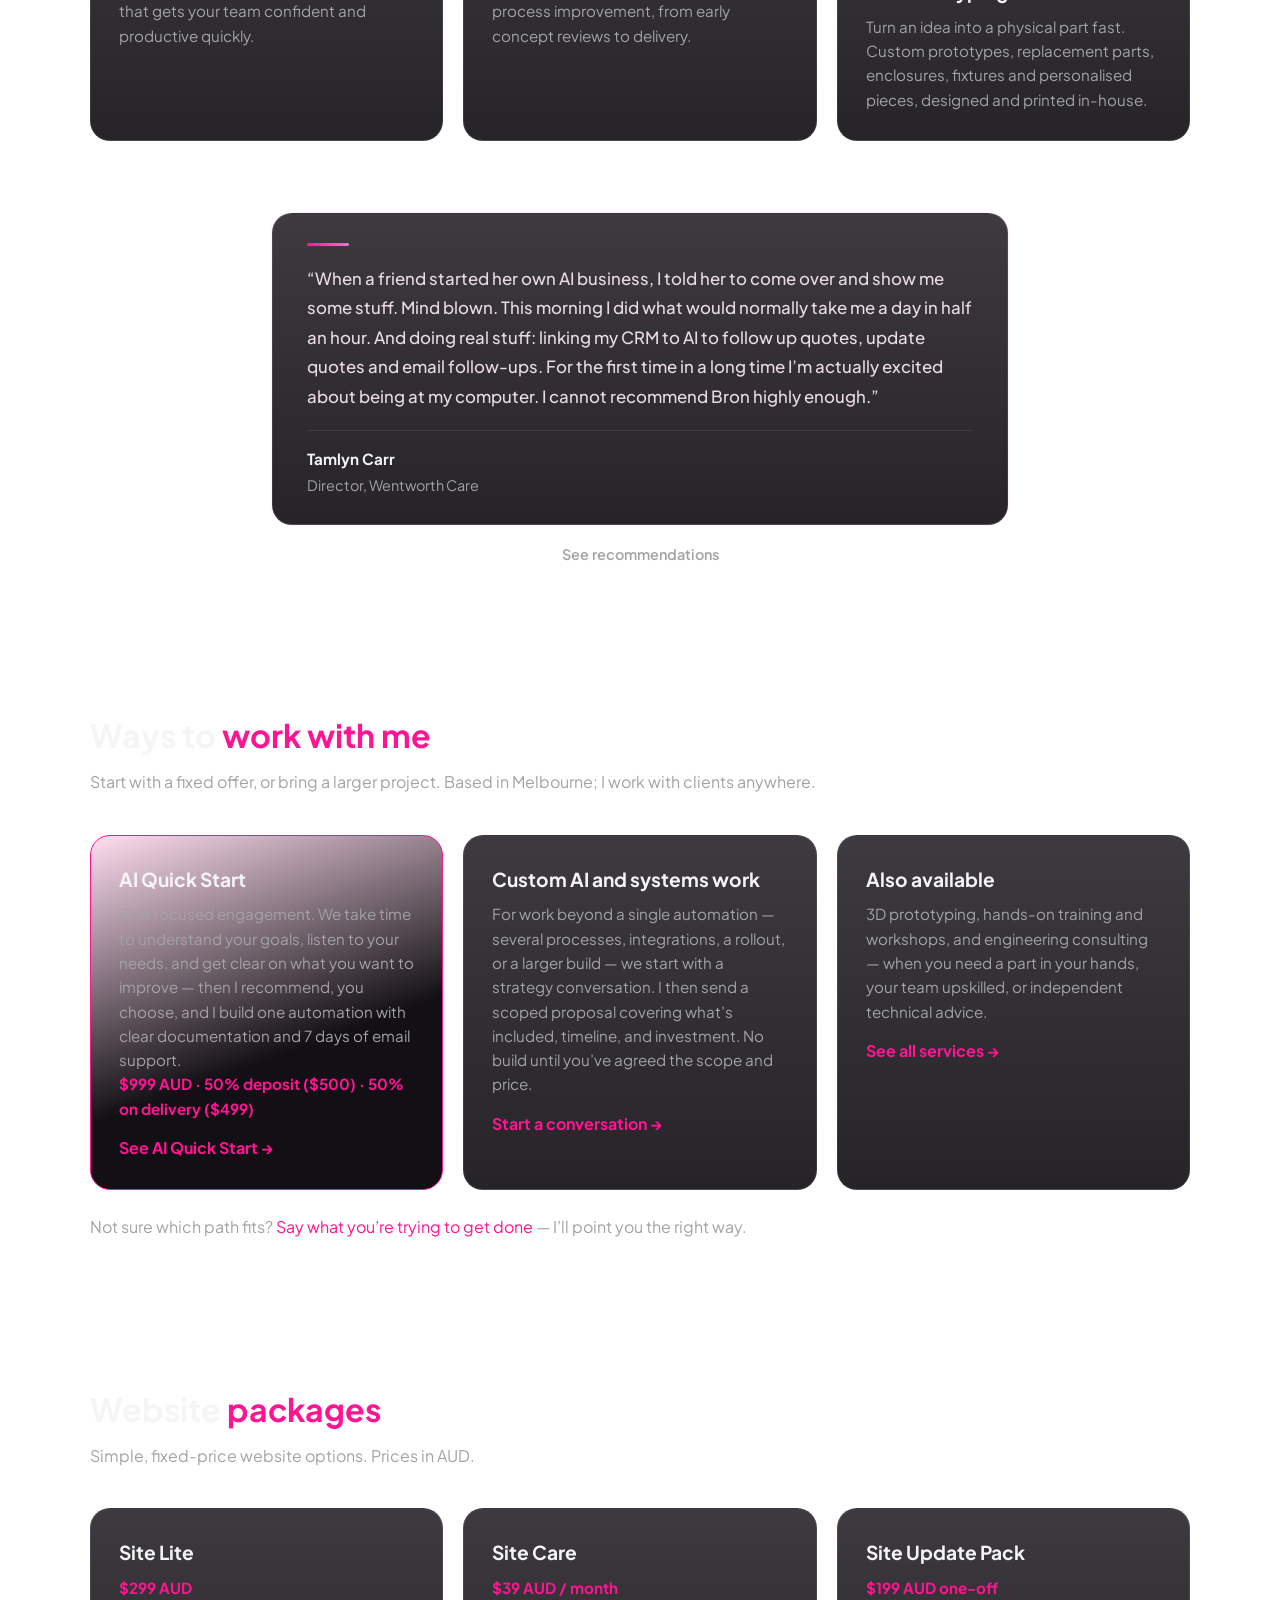
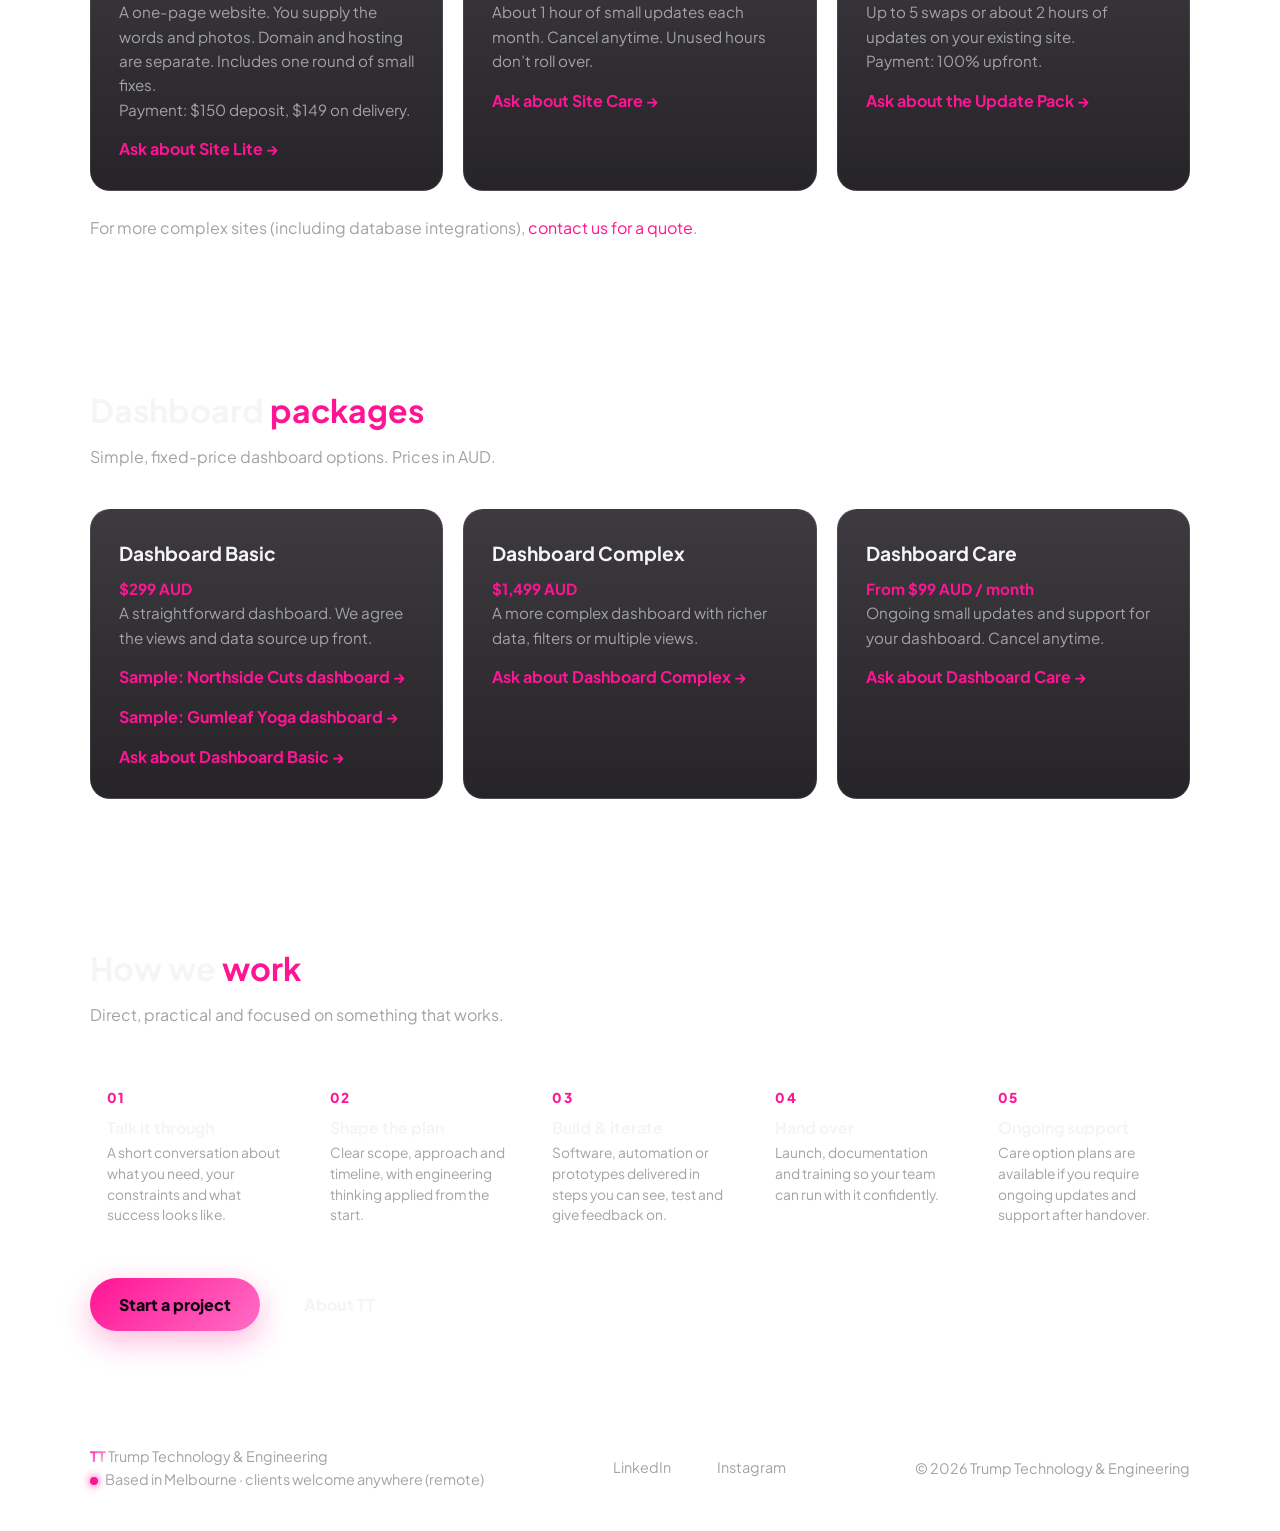
==== commit 13de0988: "Sync live site: Tamlyn testimonial and Recommendations page. Copy the published site files so the ho" ====
--- a/index.html
+++ b/index.html
@@ -42,6 +42,7 @@
         <li><a href="index.html#services">Services</a></li>
         <li><a href="index.html#how-we-work">How we work</a></li>
         <li><a href="ai-quick-start/">AI Quick Start</a></li>
+        <li><a href="recommendations.html">Recommendations</a></li>
         <li><a href="contact.html">Contact</a></li>
         <li><a href="about.html">About</a></li>
         <li class="nav-cta"><a href="contact.html">Start a project</a></li>
@@ -176,6 +177,21 @@
     </div>
   </section>
 
+  <section id="testimonial" class="testimonial" aria-label="Client testimonial">
+    <div class="container">
+      <figure class="testimonial-card">
+        <blockquote>
+          <p>“When a friend started her own AI business, I told her to come over and show me some stuff. Mind blown. This morning I did what would normally take me a day in half an hour. And doing real stuff: linking my CRM to AI to follow up quotes, update quotes and email follow-ups. For the first time in a long time I’m actually excited about being at my computer. I cannot recommend Bron highly enough.”</p>
+        </blockquote>
+        <figcaption>
+          <span class="testimonial-name">Tamlyn Carr</span>
+          <span class="testimonial-org">Director, Wentworth Care</span>
+        </figcaption>
+      </figure>
+      <p class="testimonial-more"><a href="recommendations.html">See recommendations</a></p>
+    </div>
+  </section>
+
   <section id="ways-to-work">
     <div class="container">
       <h2 class="section-title">Ways to <span>work with me</span></h2>
--- a/shared.css
+++ b/shared.css
@@ -162,14 +162,15 @@
   border: 1px solid rgba(255,20,147,.55); box-shadow: 0 0 18px rgba(255,20,147,.35);
 }
 .brand-name { font-size: 1.02rem; }
-.nav-links { gap: 1.6rem; }
-.nav-links a { font-size: .95rem; }
+.nav-links { gap: 1.15rem; }
+.nav-links a { font-size: .92rem; white-space: nowrap; }
 .nav-links .nav-cta a, a.nav-cta-btn {
   background: linear-gradient(135deg, var(--pink), var(--pink-light)); color: #120010; font-weight: 800;
-  padding: .65rem 1.25rem; border-radius: 999px; box-shadow: 0 8px 26px rgba(255,20,147,.35);
+  padding: .6rem 1.1rem; border-radius: 999px; box-shadow: 0 8px 26px rgba(255,20,147,.35);
 }
 .nav-links .nav-cta a:hover { color: #120010; transform: translateY(-1px); }
-@media (max-width: 900px) { .brand-name { font-size: .9rem; } .nav-links { gap: 1rem; } }
+@media (max-width: 1100px) { .nav-links { gap: .85rem; } .brand-name { font-size: .95rem; } }
+@media (max-width: 900px) { .brand-name { font-size: .9rem; } .nav-links { gap: .7rem; } }
 @media (max-width: 760px) { .nav-links .nav-cta a { text-align: center; margin-top: .5rem; } }
 
 .btn { background: linear-gradient(135deg, var(--pink), var(--pink-light)); color: #120010; font-weight: 800; box-shadow: 0 10px 30px rgba(255,20,147,.3); }
@@ -264,3 +265,66 @@
 @keyframes ico-glow { 0%,100% { box-shadow: 0 0 0 rgba(255,20,147,0); } 50% { box-shadow: 0 0 18px rgba(255,20,147,.45); } }
 @keyframes ico-draw { 0%,15% { stroke-dashoffset: 80; opacity:.4 } 45%,100% { stroke-dashoffset: 0; opacity:1 } }
 @media (prefers-reduced-motion: reduce) { .ico, .ico::before, .ico svg * { animation: none !important; } .card:hover .ico { transform: none; } }
+
+/* Home testimonial */
+.testimonial { padding-top: 0; }
+.testimonial-card {
+  max-width: 46rem;
+  margin: 0 auto;
+  background: linear-gradient(180deg, rgba(28,24,30,.85), rgba(14,12,16,.9));
+  border: 1px solid var(--border);
+  border-radius: var(--radius);
+  padding: 1.85rem 2.15rem 1.7rem;
+  box-shadow: 0 0 0 1px rgba(255,20,147,.05);
+}
+.testimonial-card::before {
+  content: "";
+  display: block;
+  width: 42px; height: 3px; border-radius: 3px;
+  background: linear-gradient(90deg, var(--pink), var(--pink-light));
+  margin-bottom: 1.1rem;
+}
+.testimonial-card blockquote p {
+  color: #e9dbe4;
+  font-size: 1.05rem;
+  line-height: 1.75;
+  font-weight: 500;
+}
+.testimonial-card figcaption {
+  margin-top: 1.2rem;
+  padding-top: 1rem;
+  border-top: 1px solid var(--border);
+  font-size: .95rem;
+}
+.testimonial-name {
+  display: block;
+  color: var(--text);
+  font-weight: 700;
+}
+.testimonial-org {
+  display: block;
+  color: var(--muted);
+  font-size: .9rem;
+  margin-top: .15rem;
+}
+@media (max-width: 760px) {
+  .testimonial-card { padding: 1.45rem 1.3rem 1.35rem; }
+  .testimonial-card blockquote p { font-size: 1rem; }
+}
+
+.testimonial-more {
+  text-align: center;
+  margin-top: 1.1rem;
+  font-size: .9rem;
+  font-weight: 600;
+}
+.testimonial-more a { color: var(--muted); }
+.testimonial-more a:hover { color: var(--pink-light); }
+
+/* Recommendations page — stack of cards, ready for more later */
+.recommendations-list {
+  display: grid;
+  gap: 1.25rem;
+  max-width: 46rem;
+}
+.recommendations .testimonial-card { margin: 0; }
